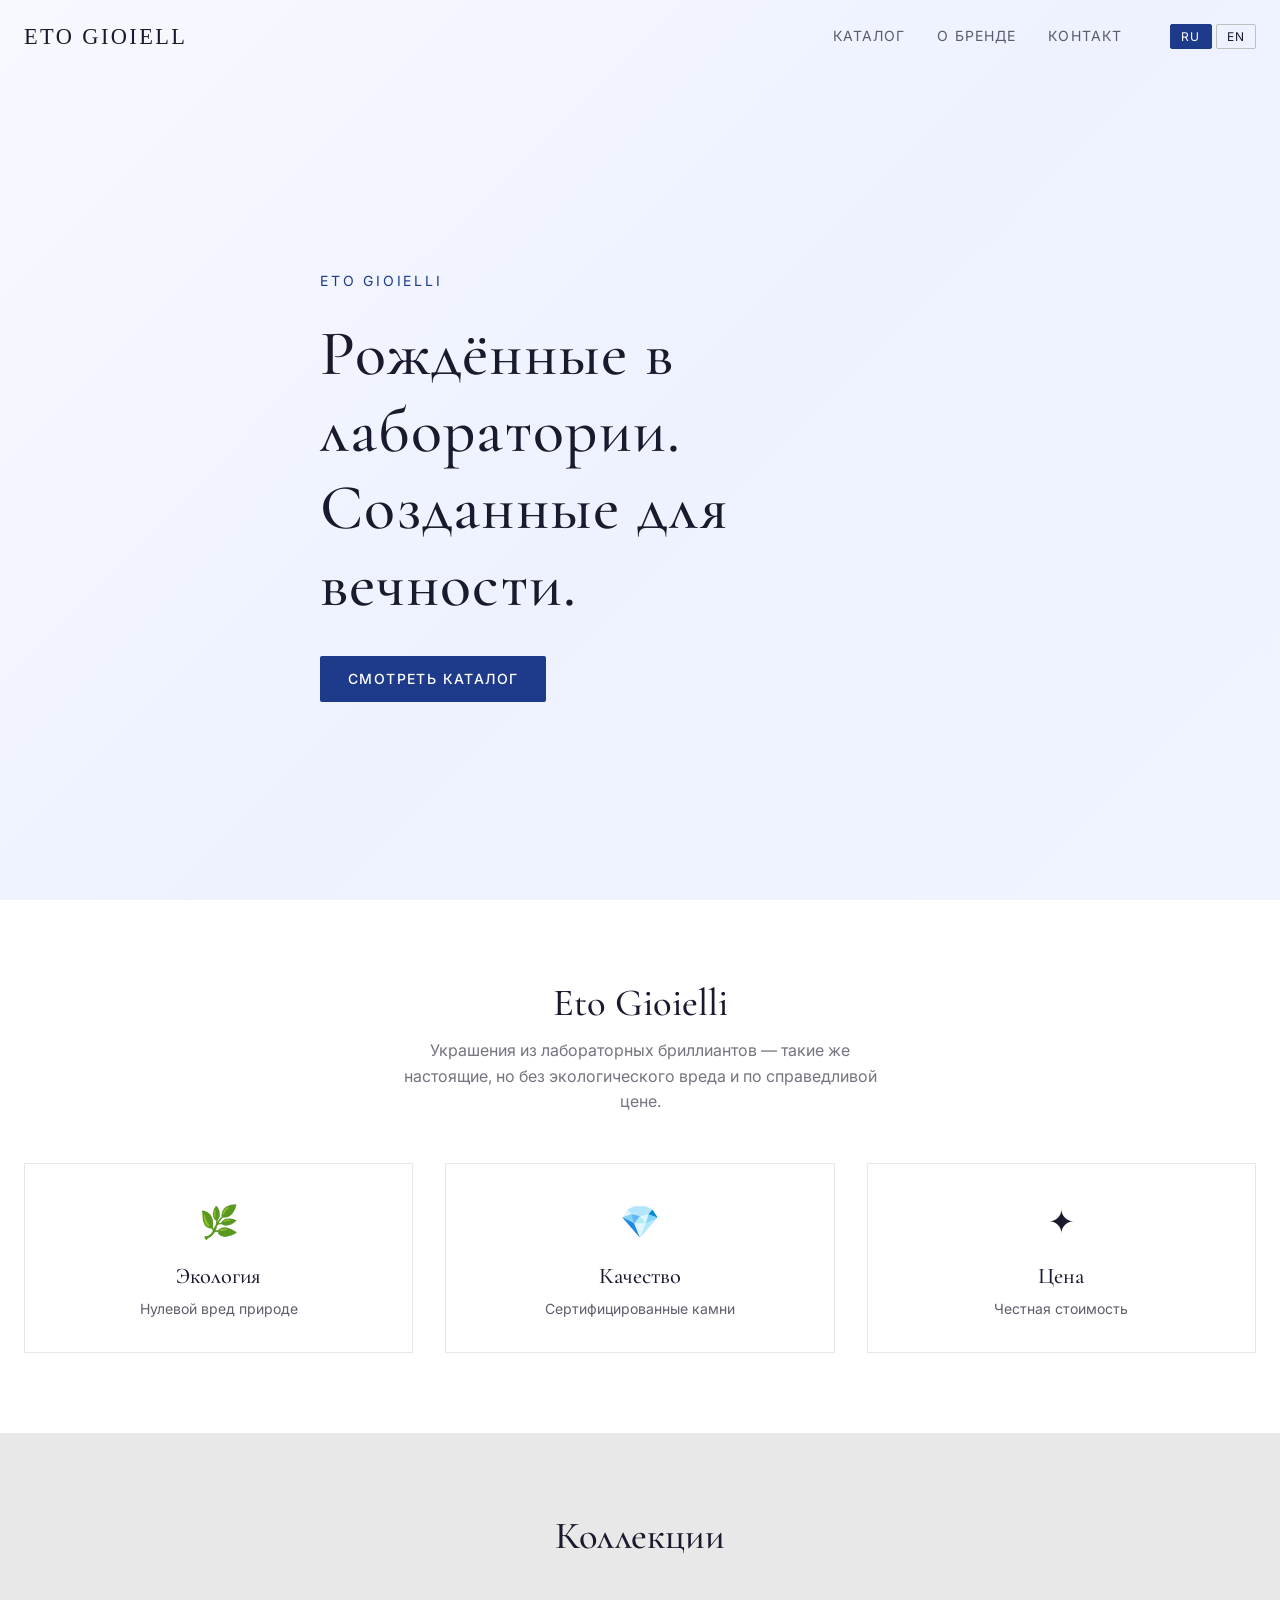
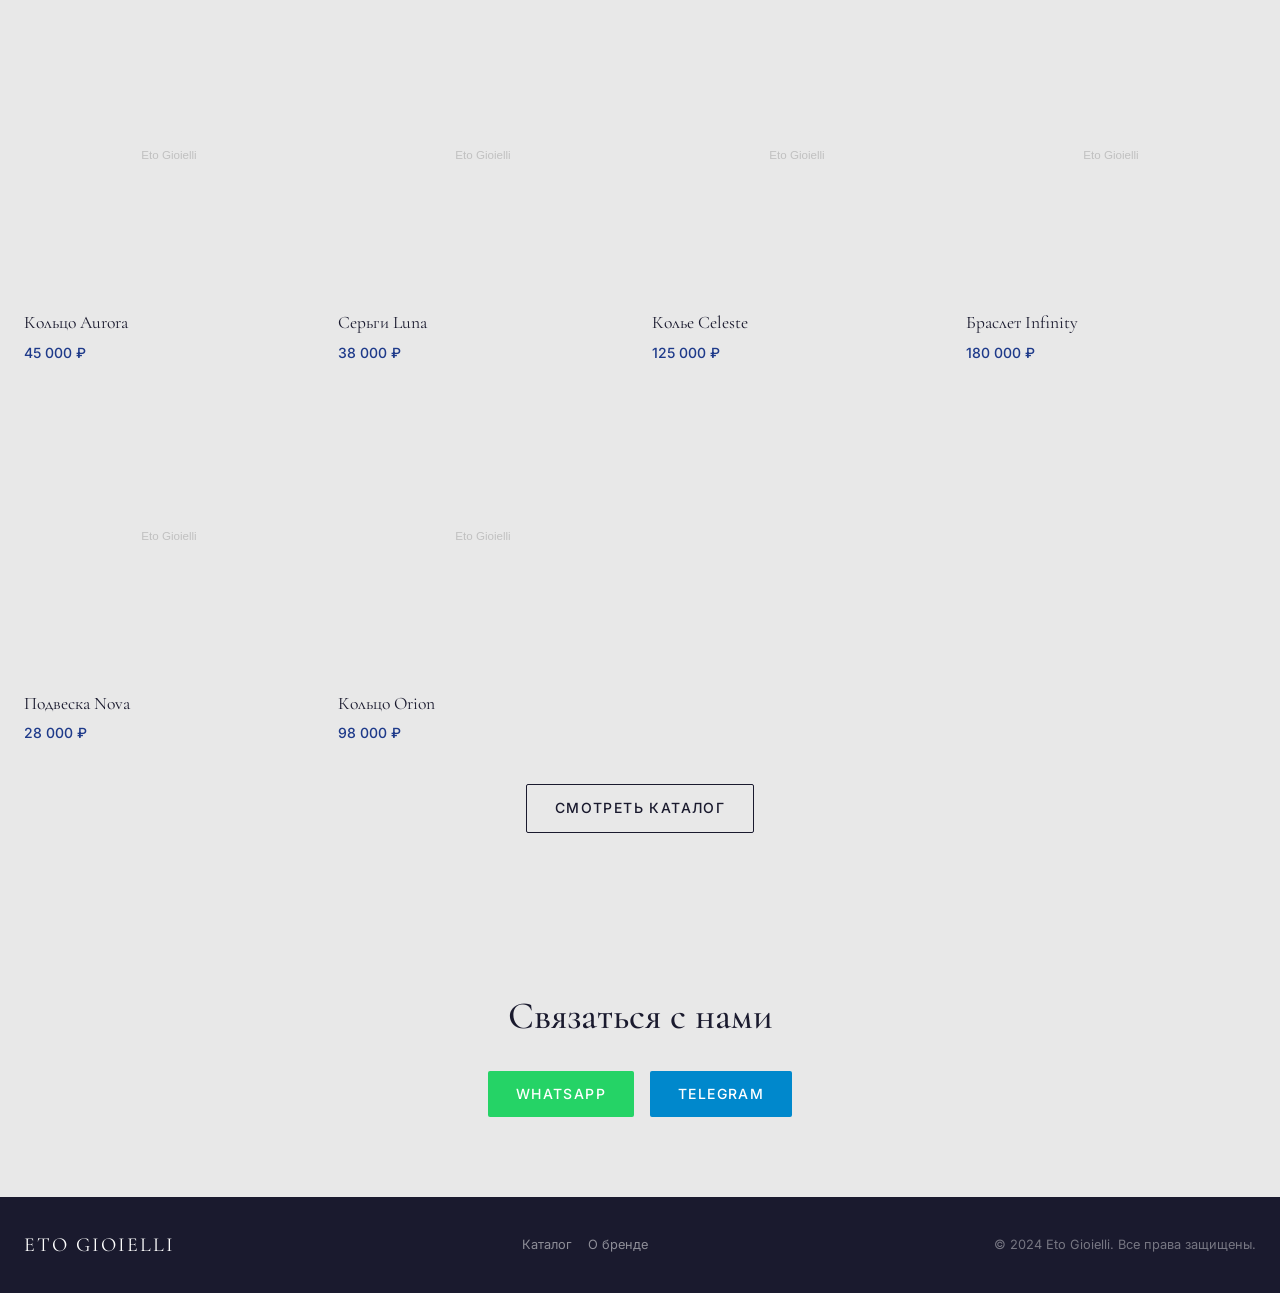
==== index.html @ 399541e0 "initial commit: all projects" ====
<!DOCTYPE html>
<html lang="ru">
<head>
  <meta charset="UTF-8">
  <meta name="viewport" content="width=device-width, initial-scale=1.0">
  <title>Eto Gioielli — Украшения из лабораторных бриллиантов</title>
  <link rel="stylesheet" href="css/style.css">
</head>
<body>

  <!-- Header -->
  <header class="header header--transparent" id="header">
    <div class="container">
      <a href="index.html" class="header__logo">
        <img src="assets/logo.svg" alt="Eto Gioielli" onerror="this.style.display='none';this.nextElementSibling.style.display='block'">
        <span style="display:none">ETO GIOIELLI</span>
      </a>
      <nav class="nav">
        <a href="catalog.html" data-i18n="nav_catalog">Каталог</a>
        <a href="about.html" data-i18n="nav_about">О бренде</a>
        <a href="#contact" data-i18n="nav_contact">Контакт</a>
        <div class="lang-switcher">
          <button class="lang-btn" data-lang="ru">RU</button>
          <button class="lang-btn" data-lang="en">EN</button>
        </div>
      </nav>
      <button class="burger" id="burger" aria-label="Menu">
        <span></span><span></span><span></span>
      </button>
    </div>
    <nav class="mobile-nav" id="mobileNav">
      <a href="catalog.html" data-i18n="nav_catalog">Каталог</a>
      <a href="about.html" data-i18n="nav_about">О бренде</a>
      <a href="#contact" data-i18n="nav_contact">Контакт</a>
      <div class="lang-switcher">
        <button class="lang-btn" data-lang="ru">RU</button>
        <button class="lang-btn" data-lang="en">EN</button>
      </div>
    </nav>
  </header>

  <!-- Hero -->
  <section class="hero">
    <div class="container">
      <div class="hero__content">
        <p class="hero__tagline">Eto Gioielli</p>
        <h1 data-i18n="hero_tagline">Рождённые в лаборатории. Созданные для вечности.</h1>
        <div class="hero__buttons">
          <a href="catalog.html" class="btn btn--primary" data-i18n="hero_btn">Смотреть каталог</a>
        </div>
      </div>
    </div>
  </section>

  <!-- About / Features -->
  <section class="section">
    <div class="container">
      <div class="section-title">
        <h2 data-i18n="about_title">Eto Gioielli</h2>
        <p data-i18n="about_text">Украшения из лабораторных бриллиантов — такие же настоящие, но без экологического вреда и по справедливой цене.</p>
      </div>
      <div class="features">
        <div class="feature">
          <div class="feature__icon">🌿</div>
          <h3 data-i18n="feat1_title">Экология</h3>
          <p data-i18n="feat1_text">Нулевой вред природе</p>
        </div>
        <div class="feature">
          <div class="feature__icon">💎</div>
          <h3 data-i18n="feat2_title">Качество</h3>
          <p data-i18n="feat2_text">Сертифицированные камни</p>
        </div>
        <div class="feature">
          <div class="feature__icon">✦</div>
          <h3 data-i18n="feat3_title">Цена</h3>
          <p data-i18n="feat3_text">Честная стоимость</p>
        </div>
      </div>
    </div>
  </section>

  <!-- Featured collections -->
  <section class="section" style="background: var(--silver-light);">
    <div class="container">
      <div class="section-title">
        <h2 data-i18n="featured_title">Коллекции</h2>
      </div>
      <div class="products-grid" id="featuredGrid"></div>
      <div style="text-align:center; margin-top: 40px;">
        <a href="catalog.html" class="btn btn--outline" data-i18n="hero_btn">Смотреть каталог</a>
      </div>
    </div>
  </section>

  <!-- Contact -->
  <section class="contact-block" id="contact">
    <div class="container">
      <h2 data-i18n="contact_title">Связаться с нами</h2>
      <div class="contact-buttons" id="contactButtons"></div>
    </div>
  </section>

  <!-- Footer -->
  <footer class="footer">
    <div class="container">
      <div class="footer__inner">
        <span class="footer__brand">ETO GIOIELLI</span>
        <div class="footer__links">
          <a href="catalog.html" data-i18n="nav_catalog">Каталог</a>
          <a href="about.html" data-i18n="nav_about">О бренде</a>
        </div>
        <span class="footer__rights" data-i18n="footer_rights">© 2024 Eto Gioielli. Все права защищены.</span>
      </div>
    </div>
  </footer>

  <script src="js/config.js"></script>
  <script src="js/i18n.js"></script>
  <script src="data/products.js"></script>
  <script>
    // Header scroll
    const header = document.getElementById('header');
    window.addEventListener('scroll', () => {
      header.classList.toggle('header--solid', window.scrollY > 60);
      header.classList.toggle('header--transparent', window.scrollY <= 60);
    });

    // Burger
    const burger = document.getElementById('burger');
    const mobileNav = document.getElementById('mobileNav');
    burger.addEventListener('click', () => mobileNav.classList.toggle('open'));

    // Featured products
    function formatPrice(p) { return p.toLocaleString('ru-RU') + ' ₽'; }
    function renderCard(product) {
      return `<a href="product.html?id=${product.id}" class="card">
        <div class="card__img"><img src="${product.images[0]}" alt="${product.name[getLang()]}" loading="lazy"></div>
        <div class="card__name">${product.name[getLang()]}</div>
        <div class="card__price">${formatPrice(product.price)}</div>
      </a>`;
    }
    const featured = window.PRODUCTS.filter(p => p.featured).slice(0, 6);
    document.getElementById('featuredGrid').innerHTML = featured.map(renderCard).join('');

    // Contact buttons
    document.getElementById('contactButtons').innerHTML = `
      <a href="https://wa.me/${CONFIG.contact.whatsapp.replace(/\D/g,'')}" class="btn btn--whatsapp" target="_blank" data-i18n="btn_whatsapp">WhatsApp</a>
      <a href="https://t.me/${CONFIG.contact.telegram.replace('@','')}" class="btn btn--telegram" target="_blank" data-i18n="btn_telegram">Telegram</a>
    `;
    applyTranslations(getLang());

    // Re-render on lang change (for card names)
    document.querySelectorAll('.lang-btn').forEach(btn => {
      btn.addEventListener('click', () => {
        featured.length && (document.getElementById('featuredGrid').innerHTML = featured.map(renderCard).join(''));
      });
    });
  </script>
</body>
</html>
---- css/style.css ----
@import url('https://fonts.googleapis.com/css2?family=Cormorant+Garamond:wght@400;500;600&family=Inter:wght@300;400;500&display=swap');

/* ── Design Tokens ── */
:root {
  --bg:         #FFFFFF;
  --text:       #1A1A2E;
  --accent:     #1E3A8A;
  --accent-hover: #2563EB;
  --silver:     #C0C0C0;
  --silver-light: #E8E8E8;
  --radius:     2px;
  --font-head:  'Cormorant Garamond', serif;
  --font-body:  'Inter', sans-serif;
  --max-w:      1280px;
  --header-h:   72px;
}

/* ── Reset ── */
*, *::before, *::after { box-sizing: border-box; margin: 0; padding: 0; }
html { scroll-behavior: smooth; }
body { font-family: var(--font-body); color: var(--text); background: var(--bg); font-size: 16px; line-height: 1.6; }
img { max-width: 100%; display: block; }
a { color: inherit; text-decoration: none; }
button { cursor: pointer; font-family: var(--font-body); }

/* ── Typography ── */
h1, h2, h3, h4 { font-family: var(--font-head); font-weight: 500; line-height: 1.2; }
h1 { font-size: clamp(2.5rem, 5vw, 4rem); letter-spacing: 0.02em; }
h2 { font-size: clamp(1.8rem, 3vw, 2.5rem); }
h3 { font-size: 1.4rem; }

/* ── Layout ── */
.container { max-width: var(--max-w); margin: 0 auto; padding: 0 24px; }
.section { padding: 80px 0; }

/* ── Header ── */
.header {
  position: fixed; top: 0; left: 0; right: 0; z-index: 100;
  height: var(--header-h); display: flex; align-items: center;
  transition: background 0.3s, box-shadow 0.3s;
}
.header--solid { background: var(--bg); box-shadow: 0 1px 0 var(--silver-light); }
.header--transparent { background: transparent; }
.header .container { display: flex; align-items: center; justify-content: space-between; width: 100%; }
.header__logo img { height: 32px; }
.header__logo span { font-family: var(--font-head); font-size: 1.5rem; letter-spacing: 3px; }
.nav { display: flex; align-items: center; gap: 32px; }
.nav a { font-size: 0.875rem; letter-spacing: 0.08em; text-transform: uppercase; opacity: 0.7; transition: opacity 0.2s; }
.nav a:hover { opacity: 1; }
.lang-switcher { display: flex; gap: 4px; margin-left: 16px; }
.lang-btn {
  background: none; border: 1px solid var(--silver); padding: 4px 10px;
  font-size: 0.75rem; letter-spacing: 0.1em; text-transform: uppercase;
  border-radius: var(--radius); transition: all 0.2s; color: var(--text);
}
.lang-btn.active { background: var(--accent); border-color: var(--accent); color: #fff; }
.lang-btn:hover:not(.active) { border-color: var(--accent); color: var(--accent); }

/* ── Burger (mobile) ── */
.burger { display: none; flex-direction: column; gap: 5px; background: none; border: none; padding: 4px; }
.burger span { display: block; width: 24px; height: 2px; background: var(--text); transition: all 0.3s; }
.mobile-nav { display: none; }

/* ── Buttons ── */
.btn {
  display: inline-flex; align-items: center; gap: 8px;
  padding: 12px 28px; font-size: 0.875rem; letter-spacing: 0.1em; text-transform: uppercase;
  border-radius: var(--radius); border: none; transition: all 0.2s; font-weight: 500;
}
.btn--primary { background: var(--accent); color: #fff; }
.btn--primary:hover { background: var(--accent-hover); }
.btn--outline { background: transparent; color: var(--text); border: 1px solid var(--text); }
.btn--outline:hover { background: var(--text); color: #fff; }
.btn--whatsapp { background: #25D366; color: #fff; }
.btn--whatsapp:hover { background: #1EBE5C; }
.btn--telegram { background: #0088CC; color: #fff; }
.btn--telegram:hover { background: #0070A8; }

/* ── Hero ── */
.hero {
  min-height: 100vh; display: flex; align-items: center;
  background: linear-gradient(135deg, #f8f9ff 0%, #eef2ff 50%, #f0f4ff 100%);
  padding-top: var(--header-h);
}
.hero__content { max-width: 640px; }
.hero__tagline { font-size: 0.875rem; letter-spacing: 0.2em; text-transform: uppercase; color: var(--accent); margin-bottom: 24px; }
.hero h1 { margin-bottom: 32px; }
.hero__buttons { display: flex; gap: 16px; flex-wrap: wrap; }

/* ── Features ── */
.features { display: grid; grid-template-columns: repeat(3, 1fr); gap: 32px; margin-top: 48px; }
.feature { text-align: center; padding: 32px 24px; border: 1px solid var(--silver-light); }
.feature__icon { font-size: 2rem; margin-bottom: 16px; }
.feature h3 { margin-bottom: 8px; }
.feature p { font-size: 0.875rem; opacity: 0.7; }

/* ── Product Card ── */
.products-grid { display: grid; grid-template-columns: repeat(4, 1fr); gap: 24px; }
.card { display: block; }
.card__img { aspect-ratio: 1; overflow: hidden; background: var(--silver-light); margin-bottom: 12px; }
.card__img img { width: 100%; height: 100%; object-fit: cover; transition: transform 0.4s ease; }
.card:hover .card__img img { transform: scale(1.05); }
.card__name { font-family: var(--font-head); font-size: 1.1rem; margin-bottom: 4px; }
.card__price { font-size: 0.875rem; color: var(--accent); font-weight: 500; }

/* ── Section titles ── */
.section-title { text-align: center; margin-bottom: 48px; }
.section-title h2 { margin-bottom: 12px; }
.section-title p { opacity: 0.6; max-width: 480px; margin: 0 auto; }

/* ── Contact block ── */
.contact-block { text-align: center; padding: 80px 0; background: var(--silver-light); }
.contact-block h2 { margin-bottom: 32px; }
.contact-buttons { display: flex; justify-content: center; gap: 16px; flex-wrap: wrap; }

/* ── Catalog filters ── */
.catalog-header { display: flex; align-items: center; justify-content: space-between; margin-bottom: 32px; flex-wrap: wrap; gap: 16px; }
.catalog-count { font-size: 0.875rem; opacity: 0.6; }
.search-bar { position: relative; }
.search-bar input {
  width: 320px; padding: 10px 16px 10px 40px;
  border: 1px solid var(--silver); border-radius: var(--radius);
  font-family: var(--font-body); font-size: 0.875rem; outline: none;
  transition: border-color 0.2s;
}
.search-bar input:focus { border-color: var(--accent); }
.search-bar__icon { position: absolute; left: 12px; top: 50%; transform: translateY(-50%); opacity: 0.4; pointer-events: none; }
.filters { display: flex; gap: 12px; margin-bottom: 24px; flex-wrap: wrap; align-items: center; }
.filter-tags { display: flex; gap: 8px; flex-wrap: wrap; }
.tag {
  padding: 6px 16px; border: 1px solid var(--silver);
  border-radius: var(--radius); font-size: 0.8rem; letter-spacing: 0.05em;
  background: none; color: var(--text); transition: all 0.2s; cursor: pointer;
}
.tag.active { background: var(--accent); border-color: var(--accent); color: #fff; }
.tag:hover:not(.active) { border-color: var(--accent); color: var(--accent); }
.filter-group { display: flex; align-items: center; gap: 8px; font-size: 0.875rem; }
.filter-group label { opacity: 0.6; white-space: nowrap; }
.filter-group input[type="range"] { width: 100px; accent-color: var(--accent); }
.filter-group select {
  padding: 6px 12px; border: 1px solid var(--silver); border-radius: var(--radius);
  font-family: var(--font-body); font-size: 0.8rem; outline: none; background: var(--bg);
}
.filter-value { font-size: 0.8rem; min-width: 48px; }

/* ── Pagination ── */
.pagination { display: flex; align-items: center; justify-content: center; gap: 8px; margin-top: 48px; }
.page-btn {
  width: 36px; height: 36px; display: flex; align-items: center; justify-content: center;
  border: 1px solid var(--silver); border-radius: var(--radius);
  background: none; font-size: 0.875rem; transition: all 0.2s; cursor: pointer;
}
.page-btn.active { background: var(--accent); border-color: var(--accent); color: #fff; }
.page-btn:hover:not(.active):not(:disabled) { border-color: var(--accent); color: var(--accent); }
.page-btn:disabled { opacity: 0.3; cursor: default; }
.page-nav { padding: 0 12px; }

/* ── Product page ── */
.product-layout { display: grid; grid-template-columns: 1fr 1fr; gap: 64px; align-items: start; padding-top: calc(var(--header-h) + 40px); }
.gallery__main { aspect-ratio: 1; overflow: hidden; background: var(--silver-light); margin-bottom: 12px; }
.gallery__main img { width: 100%; height: 100%; object-fit: cover; }
.gallery__thumbs { display: flex; gap: 8px; }
.gallery__thumb {
  width: 72px; height: 72px; object-fit: cover; cursor: pointer;
  border: 2px solid transparent; transition: border-color 0.2s;
}
.gallery__thumb.active { border-color: var(--accent); }
.product-info { position: sticky; top: calc(var(--header-h) + 40px); }
.product-article { font-size: 0.75rem; letter-spacing: 0.15em; opacity: 0.4; text-transform: uppercase; margin-bottom: 8px; }
.product-info h1 { font-size: clamp(1.8rem, 3vw, 2.5rem); margin-bottom: 16px; }
.product-price { font-size: 1.5rem; color: var(--accent); font-weight: 500; margin-bottom: 32px; }
.specs-table { width: 100%; border-collapse: collapse; margin-bottom: 32px; }
.specs-table tr { border-bottom: 1px solid var(--silver-light); }
.specs-table td { padding: 10px 0; font-size: 0.875rem; }
.specs-table td:first-child { opacity: 0.5; width: 40%; }
.product-description { font-size: 0.9375rem; opacity: 0.7; line-height: 1.7; margin-bottom: 32px; }
.product-actions { display: flex; gap: 12px; flex-wrap: wrap; }

/* ── Similar ── */
.similar { padding: 64px 0; }

/* ── About ── */
.about-hero { padding: calc(var(--header-h) + 80px) 0 80px; }
.about-content { max-width: 720px; }
.about-content h1 { margin-bottom: 32px; }
.about-content p { font-size: 1rem; opacity: 0.75; line-height: 1.8; margin-bottom: 24px; }
.why-lab { background: var(--silver-light); padding: 80px 0; }
.why-lab h2 { margin-bottom: 48px; }
.why-grid { display: grid; grid-template-columns: repeat(3, 1fr); gap: 32px; }
.why-item h3 { margin-bottom: 12px; font-size: 1.1rem; }
.why-item p { font-size: 0.875rem; opacity: 0.7; line-height: 1.7; }

/* ── Footer ── */
.footer { background: var(--text); color: #fff; padding: 32px 0; }
.footer__inner { display: flex; align-items: center; justify-content: space-between; flex-wrap: wrap; gap: 16px; }
.footer__brand { font-family: var(--font-head); font-size: 1.25rem; letter-spacing: 2px; }
.footer__rights { font-size: 0.8rem; opacity: 0.4; }
.footer__links { display: flex; gap: 16px; }
.footer__links a { font-size: 0.8rem; opacity: 0.5; transition: opacity 0.2s; }
.footer__links a:hover { opacity: 1; }

/* ── Responsive ── */
@media (max-width: 1024px) {
  .products-grid { grid-template-columns: repeat(3, 1fr); }
}
@media (max-width: 768px) {
  .nav { display: none; }
  .burger { display: flex; }
  .mobile-nav.open { display: flex; flex-direction: column; gap: 24px; position: fixed; top: var(--header-h); left: 0; right: 0; background: var(--bg); padding: 32px 24px; box-shadow: 0 4px 20px rgba(0,0,0,0.1); z-index: 99; }
  .mobile-nav a { font-size: 1.1rem; letter-spacing: 0.05em; }
  .products-grid { grid-template-columns: repeat(2, 1fr); gap: 16px; }
  .features { grid-template-columns: 1fr; }
  .product-layout { grid-template-columns: 1fr; gap: 32px; }
  .product-info { position: static; }
  .search-bar input { width: 100%; }
  .catalog-header { flex-direction: column; align-items: flex-start; }
  .why-grid { grid-template-columns: 1fr; }
  .footer__inner { flex-direction: column; text-align: center; }
}
@media (max-width: 480px) {
  .products-grid { grid-template-columns: repeat(2, 1fr); gap: 12px; }
  .section { padding: 48px 0; }
}
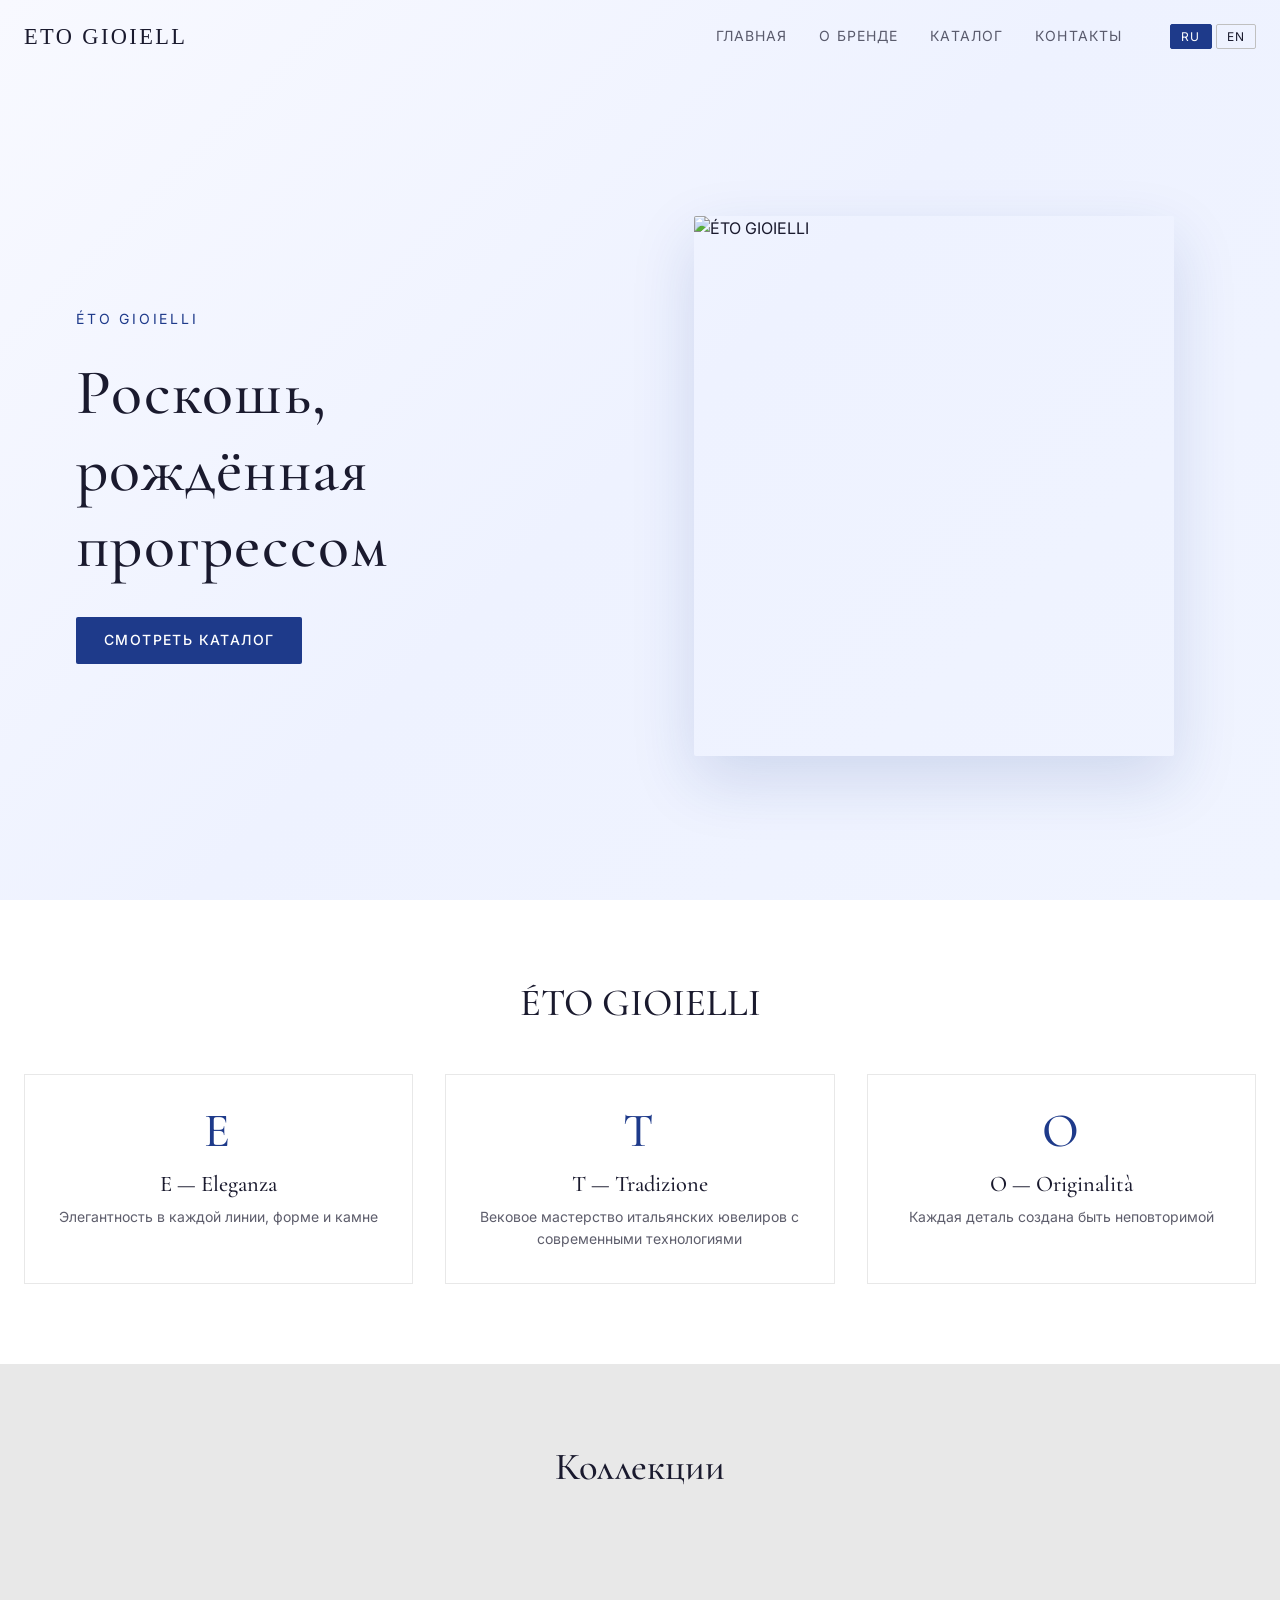
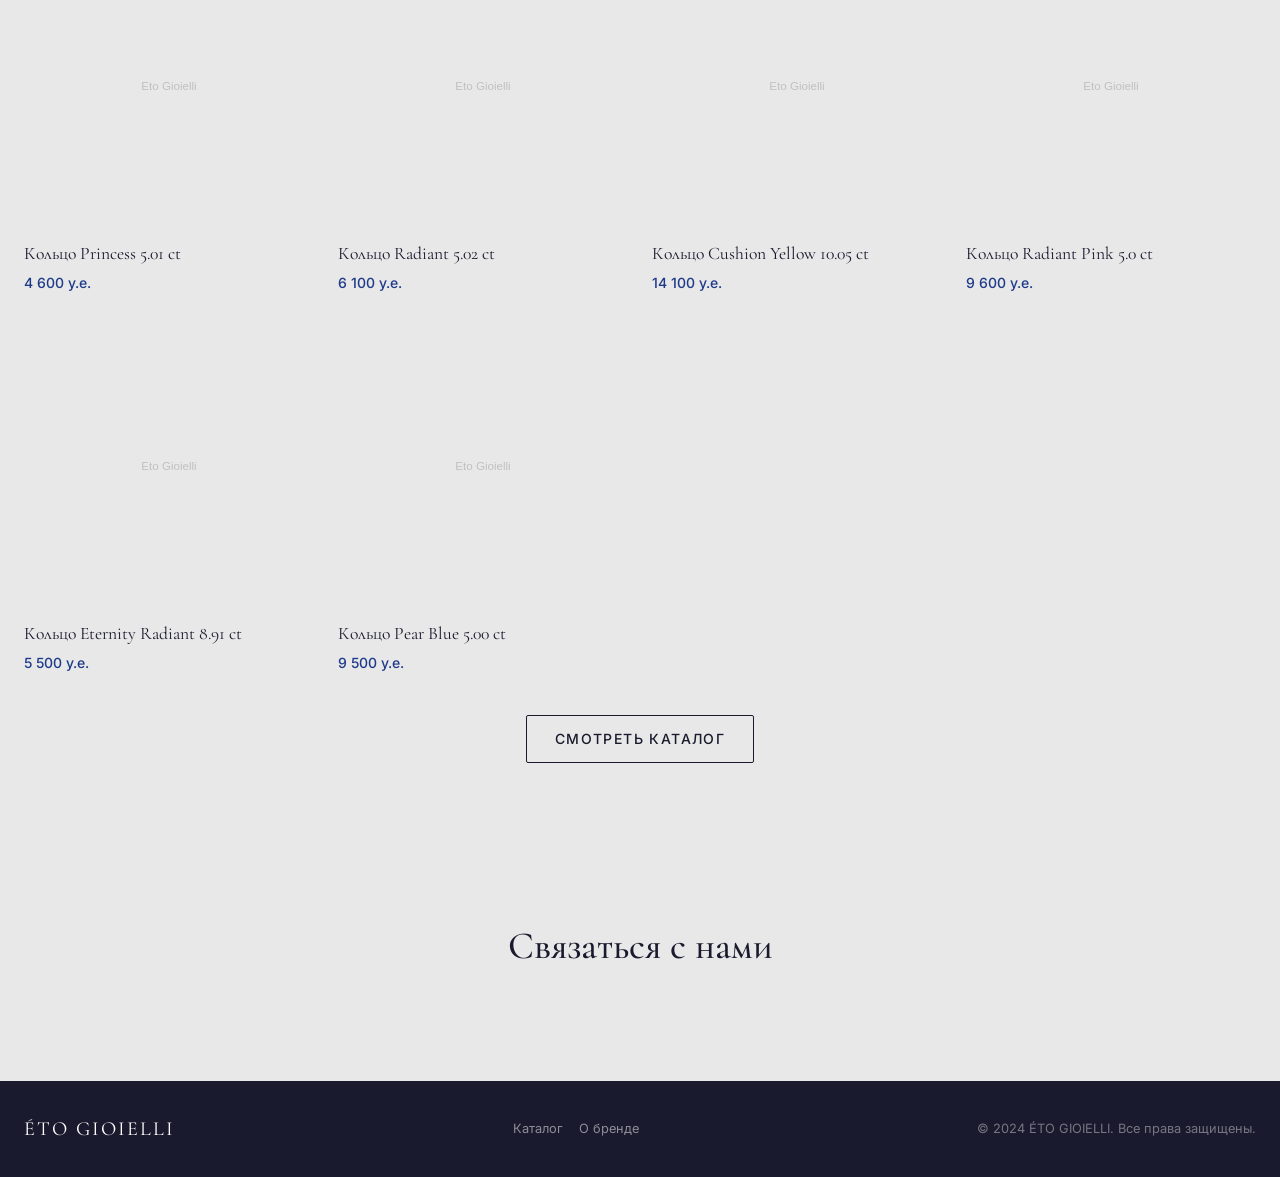
==== commit 72af3729: "feat: nav redesign - add Home first, О бренде, Каталог, Контакты; create contact page; move brand ph" ====
--- a/index.html
+++ b/index.html
@@ -3,7 +3,7 @@
 <head>
   <meta charset="UTF-8">
   <meta name="viewport" content="width=device-width, initial-scale=1.0">
-  <title>Eto Gioielli — Украшения из лабораторных бриллиантов</title>
+  <title>ÉTO GIOIELLI — Украшения из лабораторных бриллиантов</title>
   <link rel="stylesheet" href="css/style.css">
 </head>
 <body>
@@ -12,13 +12,14 @@
   <header class="header header--transparent" id="header">
     <div class="container">
       <a href="index.html" class="header__logo">
-        <img src="assets/logo.svg" alt="Eto Gioielli" onerror="this.style.display='none';this.nextElementSibling.style.display='block'">
-        <span style="display:none">ETO GIOIELLI</span>
+        <img src="assets/logo.svg" alt="ÉTO GIOIELLI" onerror="this.style.display='none';this.nextElementSibling.style.display='block'">
+        <span style="display:none">ÉTO GIOIELLI</span>
       </a>
       <nav class="nav">
+        <a href="index.html" data-i18n="nav_home">Главная</a>
+        <a href="about.html" data-i18n="nav_about">О бренде</a>
         <a href="catalog.html" data-i18n="nav_catalog">Каталог</a>
-        <a href="about.html" data-i18n="nav_about">О бренде</a>
-        <a href="#contact" data-i18n="nav_contact">Контакт</a>
+        <a href="contact.html" data-i18n="nav_contacts">Контакты</a>
         <div class="lang-switcher">
           <button class="lang-btn" data-lang="ru">RU</button>
           <button class="lang-btn" data-lang="en">EN</button>
@@ -29,9 +30,10 @@
       </button>
     </div>
     <nav class="mobile-nav" id="mobileNav">
+      <a href="index.html" data-i18n="nav_home">Главная</a>
+      <a href="about.html" data-i18n="nav_about">О бренде</a>
       <a href="catalog.html" data-i18n="nav_catalog">Каталог</a>
-      <a href="about.html" data-i18n="nav_about">О бренде</a>
-      <a href="#contact" data-i18n="nav_contact">Контакт</a>
+      <a href="contact.html" data-i18n="nav_contacts">Контакты</a>
       <div class="lang-switcher">
         <button class="lang-btn" data-lang="ru">RU</button>
         <button class="lang-btn" data-lang="en">EN</button>
@@ -42,11 +44,16 @@
   <!-- Hero -->
   <section class="hero">
     <div class="container">
-      <div class="hero__content">
-        <p class="hero__tagline">Eto Gioielli</p>
-        <h1 data-i18n="hero_tagline">Рождённые в лаборатории. Созданные для вечности.</h1>
-        <div class="hero__buttons">
-          <a href="catalog.html" class="btn btn--primary" data-i18n="hero_btn">Смотреть каталог</a>
+      <div class="hero__split">
+        <div class="hero__content">
+          <p class="hero__tagline">ÉTO GIOIELLI</p>
+          <h1 data-i18n="hero_tagline">Роскошь, рождённая прогрессом</h1>
+          <div class="hero__buttons">
+            <a href="catalog.html" class="btn btn--primary" data-i18n="hero_btn">Смотреть каталог</a>
+          </div>
+        </div>
+        <div class="hero__image">
+          <img src="assets/hero-photo.jpg" alt="ÉTO GIOIELLI">
         </div>
       </div>
     </div>
@@ -56,24 +63,23 @@
   <section class="section">
     <div class="container">
       <div class="section-title">
-        <h2 data-i18n="about_title">Eto Gioielli</h2>
-        <p data-i18n="about_text">Украшения из лабораторных бриллиантов — такие же настоящие, но без экологического вреда и по справедливой цене.</p>
+        <h2 data-i18n="about_title">ÉTO GIOIELLI</h2>
       </div>
       <div class="features">
         <div class="feature">
-          <div class="feature__icon">🌿</div>
-          <h3 data-i18n="feat1_title">Экология</h3>
-          <p data-i18n="feat1_text">Нулевой вред природе</p>
+          <div class="feature__icon">E</div>
+          <h3 data-i18n="feat1_title">E — Eleganza</h3>
+          <p data-i18n="feat1_text">Элегантность в каждой линии, форме и камне</p>
         </div>
         <div class="feature">
-          <div class="feature__icon">💎</div>
-          <h3 data-i18n="feat2_title">Качество</h3>
-          <p data-i18n="feat2_text">Сертифицированные камни</p>
+          <div class="feature__icon">T</div>
+          <h3 data-i18n="feat2_title">T — Tradizione</h3>
+          <p data-i18n="feat2_text">Вековое мастерство итальянских ювелиров с современными технологиями</p>
         </div>
         <div class="feature">
-          <div class="feature__icon">✦</div>
-          <h3 data-i18n="feat3_title">Цена</h3>
-          <p data-i18n="feat3_text">Честная стоимость</p>
+          <div class="feature__icon">O</div>
+          <h3 data-i18n="feat3_title">O — Originalità</h3>
+          <p data-i18n="feat3_text">Каждая деталь создана быть неповторимой</p>
         </div>
       </div>
     </div>
@@ -104,12 +110,12 @@
   <footer class="footer">
     <div class="container">
       <div class="footer__inner">
-        <span class="footer__brand">ETO GIOIELLI</span>
+        <span class="footer__brand">ÉTO GIOIELLI</span>
         <div class="footer__links">
           <a href="catalog.html" data-i18n="nav_catalog">Каталог</a>
           <a href="about.html" data-i18n="nav_about">О бренде</a>
         </div>
-        <span class="footer__rights" data-i18n="footer_rights">© 2024 Eto Gioielli. Все права защищены.</span>
+        <span class="footer__rights" data-i18n="footer_rights">© 2024 ÉTO GIOIELLI. Все права защищены.</span>
       </div>
     </div>
   </footer>
@@ -131,7 +137,7 @@
     burger.addEventListener('click', () => mobileNav.classList.toggle('open'));
 
     // Featured products
-    function formatPrice(p) { return p.toLocaleString('ru-RU') + ' ₽'; }
+    function formatPrice(p) { return p.toLocaleString('ru-RU') + ' у.е.'; }
     function renderCard(product) {
       return `<a href="product.html?id=${product.id}" class="card">
         <div class="card__img"><img src="${product.images[0]}" alt="${product.name[getLang()]}" loading="lazy"></div>
@@ -144,6 +150,7 @@
 
     // Contact buttons
     document.getElementById('contactButtons').innerHTML = `
+      <p class="contact-info">${CONFIG.contact.city} &nbsp;·&nbsp; <a href="tel:${CONFIG.contact.phone.replace(/\s/g,'')}">${CONFIG.contact.phone}</a></p>
       <a href="https://wa.me/${CONFIG.contact.whatsapp.replace(/\D/g,'')}" class="btn btn--whatsapp" target="_blank" data-i18n="btn_whatsapp">WhatsApp</a>
       <a href="https://t.me/${CONFIG.contact.telegram.replace('@','')}" class="btn btn--telegram" target="_blank" data-i18n="btn_telegram">Telegram</a>
     `;
--- a/css/style.css
+++ b/css/style.css
@@ -39,11 +39,21 @@
   height: var(--header-h); display: flex; align-items: center;
   transition: background 0.3s, box-shadow 0.3s;
 }
-.header--solid { background: var(--bg); box-shadow: 0 1px 0 var(--silver-light); }
+.header--solid { background: var(--accent); box-shadow: 0 2px 16px rgba(30,58,138,0.18); }
+.header--solid .nav a { color: #fff; opacity: 0.85; }
+.header--solid .nav a:hover { opacity: 1; }
+.header--solid .header__logo span { color: #fff; }
+.header--solid .lang-btn { border-color: rgba(255,255,255,0.4); color: #fff; }
+.header--solid .lang-btn.active { background: #fff; color: var(--accent); border-color: #fff; }
+.header--solid .lang-btn:hover:not(.active) { border-color: #fff; color: #fff; opacity: 0.8; }
+.header--solid .burger span { background: #fff; }
 .header--transparent { background: transparent; }
 .header .container { display: flex; align-items: center; justify-content: space-between; width: 100%; }
+.header__logo { color: var(--text); }
 .header__logo img { height: 32px; }
-.header__logo span { font-family: var(--font-head); font-size: 1.5rem; letter-spacing: 3px; }
+.header__logo span { font-family: var(--font-head); font-size: 1.25rem; letter-spacing: 2px; white-space: nowrap; }
+.header--solid .header__logo { color: #fff; }
+.header--transparent .header__logo { color: var(--text); }
 .nav { display: flex; align-items: center; gap: 32px; }
 .nav a { font-size: 0.875rem; letter-spacing: 0.08em; text-transform: uppercase; opacity: 0.7; transition: opacity 0.2s; }
 .nav a:hover { opacity: 1; }
@@ -81,18 +91,39 @@
   min-height: 100vh; display: flex; align-items: center;
   background: linear-gradient(135deg, #f8f9ff 0%, #eef2ff 50%, #f0f4ff 100%);
   padding-top: var(--header-h);
-}
-.hero__content { max-width: 640px; }
+  overflow: hidden;
+}
+.hero__split {
+  display: grid; grid-template-columns: 1fr 1fr; gap: 48px; align-items: center; width: 100%;
+}
+.hero__content { max-width: 540px; }
 .hero__tagline { font-size: 0.875rem; letter-spacing: 0.2em; text-transform: uppercase; color: var(--accent); margin-bottom: 24px; }
 .hero h1 { margin-bottom: 32px; }
 .hero__buttons { display: flex; gap: 16px; flex-wrap: wrap; }
+.hero__image { display: flex; justify-content: center; align-items: center; }
+.hero__image img {
+  width: 100%; max-width: 480px; height: 540px;
+  object-fit: cover; border-radius: var(--radius);
+  box-shadow: 0 24px 64px rgba(30, 58, 138, 0.15);
+}
+
+/* ── Brand photo ── */
+.brand-photo-wrap { margin: 40px auto; text-align: center; }
+.brand-photo { max-height: 700px; width: auto; max-width: 100%; margin: 0 auto; border-radius: var(--radius); }
 
 /* ── Features ── */
 .features { display: grid; grid-template-columns: repeat(3, 1fr); gap: 32px; margin-top: 48px; }
 .feature { text-align: center; padding: 32px 24px; border: 1px solid var(--silver-light); }
-.feature__icon { font-size: 2rem; margin-bottom: 16px; }
+.feature__icon {
+  font-family: var(--font-head); font-size: 3rem; font-weight: 500;
+  color: var(--accent); margin-bottom: 16px; letter-spacing: 0.05em; line-height: 1;
+}
 .feature h3 { margin-bottom: 8px; }
 .feature p { font-size: 0.875rem; opacity: 0.7; }
+
+/* ── Contact info ── */
+.contact-info { font-size: 0.9375rem; opacity: 0.75; margin-bottom: 24px; }
+.contact-info a { color: var(--accent); text-decoration: underline; }
 
 /* ── Product Card ── */
 .products-grid { display: grid; grid-template-columns: repeat(4, 1fr); gap: 24px; }
@@ -102,6 +133,15 @@
 .card:hover .card__img img { transform: scale(1.05); }
 .card__name { font-family: var(--font-head); font-size: 1.1rem; margin-bottom: 4px; }
 .card__price { font-size: 0.875rem; color: var(--accent); font-weight: 500; }
+.card__price-wrap { display: flex; align-items: baseline; gap: 8px; flex-wrap: wrap; }
+.card__price-promo { font-size: 1rem; color: #27ae60; font-weight: 700; }
+.card__price-old { font-size: 0.75rem; color: #999; text-decoration: line-through; }
+
+/* ── Product page dual price ── */
+.price-wrap { display: flex; align-items: center; gap: 12px; flex-wrap: wrap; margin-bottom: 4px; }
+.price-promo { font-size: 1.6rem; color: #27ae60; font-weight: 700; font-family: var(--font-head); }
+.price-old { font-size: 1rem; color: #999; text-decoration: line-through; }
+.price-badge { background: #27ae60; color: #fff; font-size: 0.65rem; font-weight: 700; letter-spacing: 0.08em; padding: 3px 8px; border-radius: 3px; text-transform: uppercase; }
 
 /* ── Section titles ── */
 .section-title { text-align: center; margin-bottom: 48px; }
@@ -165,6 +205,11 @@
   border: 2px solid transparent; transition: border-color 0.2s;
 }
 .gallery__thumb.active { border-color: var(--accent); }
+.gallery__thumb--video {
+  display: flex; align-items: center; justify-content: center;
+  background: var(--accent); color: #fff; font-size: 1.2rem;
+  cursor: pointer; border-radius: var(--radius);
+}
 .product-info { position: sticky; top: calc(var(--header-h) + 40px); }
 .product-article { font-size: 0.75rem; letter-spacing: 0.15em; opacity: 0.4; text-transform: uppercase; margin-bottom: 8px; }
 .product-info h1 { font-size: clamp(1.8rem, 3vw, 2.5rem); margin-bottom: 16px; }
@@ -216,6 +261,9 @@
   .catalog-header { flex-direction: column; align-items: flex-start; }
   .why-grid { grid-template-columns: 1fr; }
   .footer__inner { flex-direction: column; text-align: center; }
+  .hero__split { grid-template-columns: 1fr; }
+  .hero__image { order: -1; }
+  .hero__image img { height: 320px; max-width: 100%; }
 }
 @media (max-width: 480px) {
   .products-grid { grid-template-columns: repeat(2, 1fr); gap: 12px; }
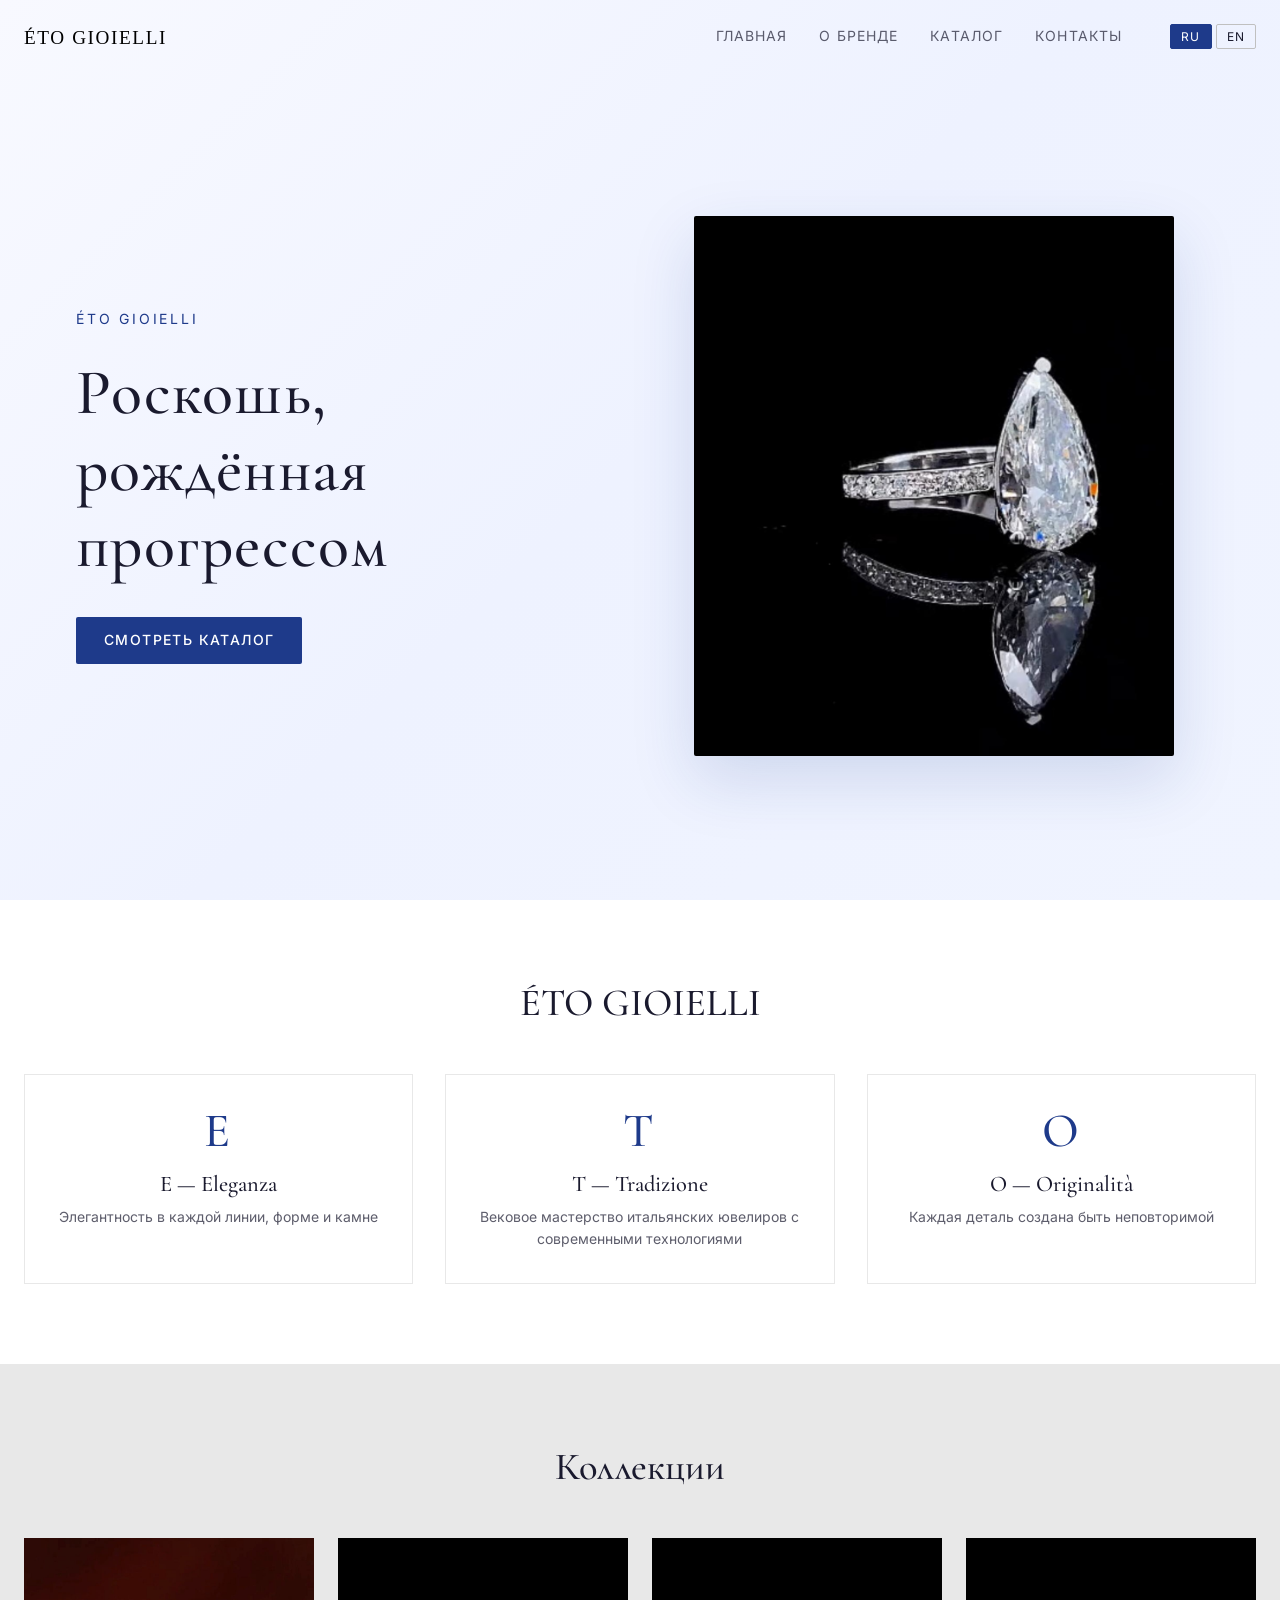
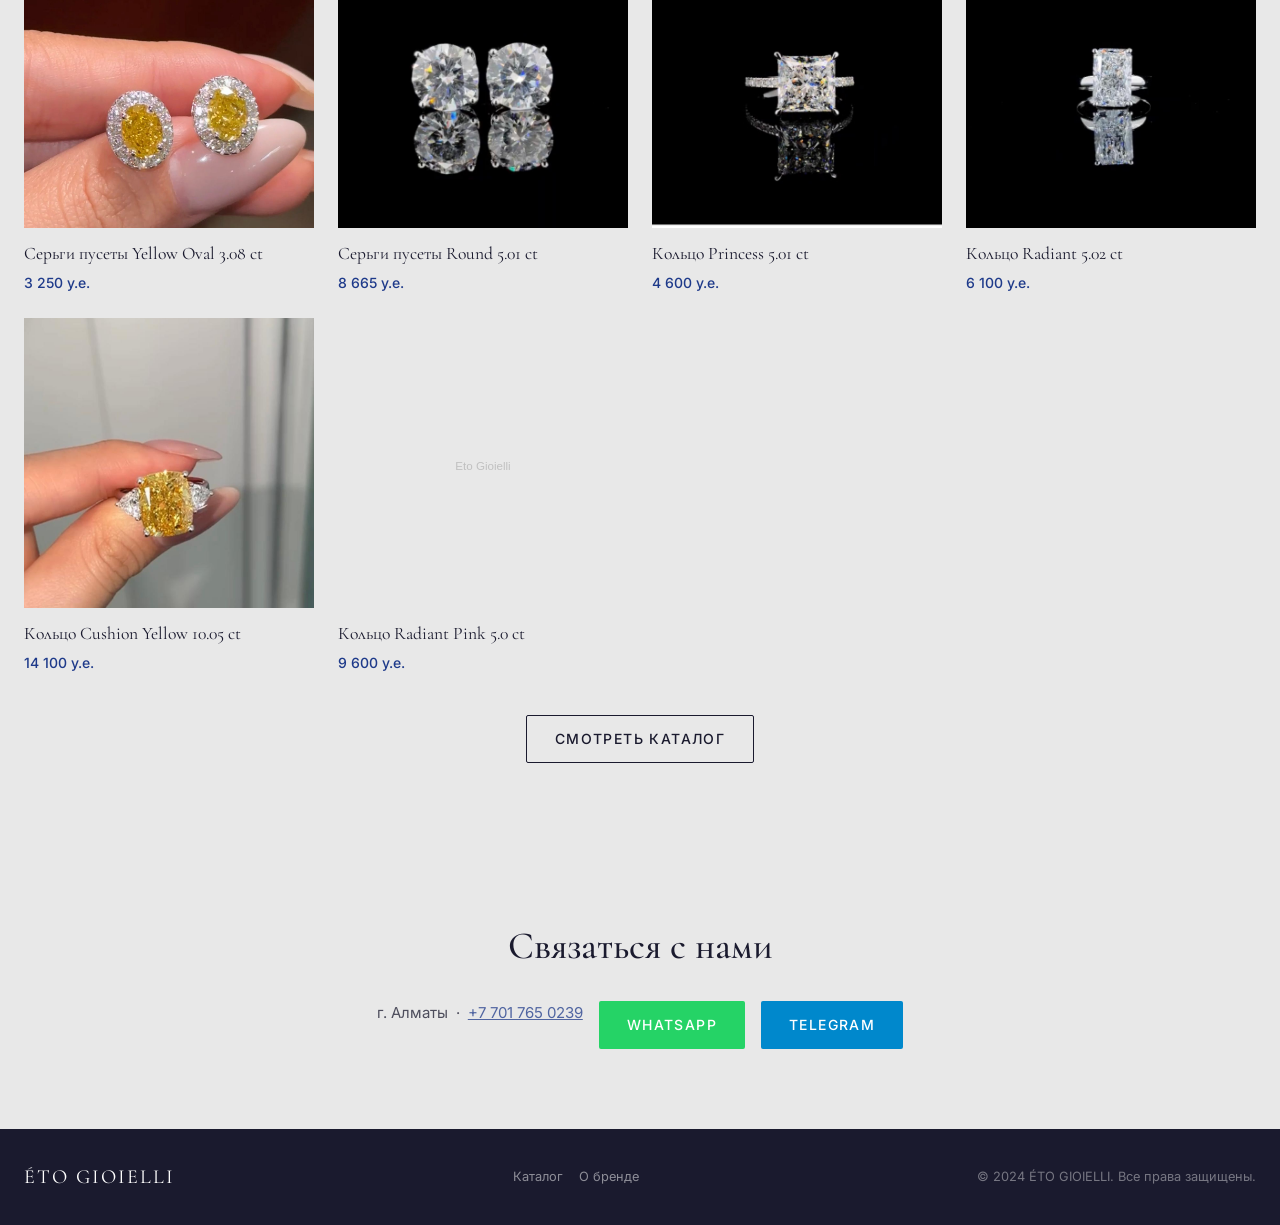
==== commit 2f674b9d: "feat: replace hero photo with video on main page" ====
--- a/index.html
+++ b/index.html
@@ -53,7 +53,7 @@
           </div>
         </div>
         <div class="hero__image">
-          <img src="assets/hero-photo.jpg" alt="ÉTO GIOIELLI">
+          <video src="assets/hero-video.mp4" autoplay muted loop playsinline poster="assets/hero-photo.jpg"></video>
         </div>
       </div>
     </div>
--- a/css/style.css
+++ b/css/style.css
@@ -101,7 +101,7 @@
 .hero h1 { margin-bottom: 32px; }
 .hero__buttons { display: flex; gap: 16px; flex-wrap: wrap; }
 .hero__image { display: flex; justify-content: center; align-items: center; }
-.hero__image img {
+.hero__image img, .hero__image video {
   width: 100%; max-width: 480px; height: 540px;
   object-fit: cover; border-radius: var(--radius);
   box-shadow: 0 24px 64px rgba(30, 58, 138, 0.15);
@@ -136,6 +136,7 @@
 .card__price-wrap { display: flex; align-items: baseline; gap: 8px; flex-wrap: wrap; }
 .card__price-promo { font-size: 1rem; color: #27ae60; font-weight: 700; }
 .card__price-old { font-size: 0.75rem; color: #999; text-decoration: line-through; }
+.card__code { font-size: 0.65rem; color: #aaa; margin-top: 4px; line-height: 1.3; }
 
 /* ── Product page dual price ── */
 .price-wrap { display: flex; align-items: center; gap: 12px; flex-wrap: wrap; margin-bottom: 4px; }
@@ -263,7 +264,7 @@
   .footer__inner { flex-direction: column; text-align: center; }
   .hero__split { grid-template-columns: 1fr; }
   .hero__image { order: -1; }
-  .hero__image img { height: 320px; max-width: 100%; }
+  .hero__image img, .hero__image video { height: 320px; max-width: 100%; }
 }
 @media (max-width: 480px) {
   .products-grid { grid-template-columns: repeat(2, 1fr); gap: 12px; }
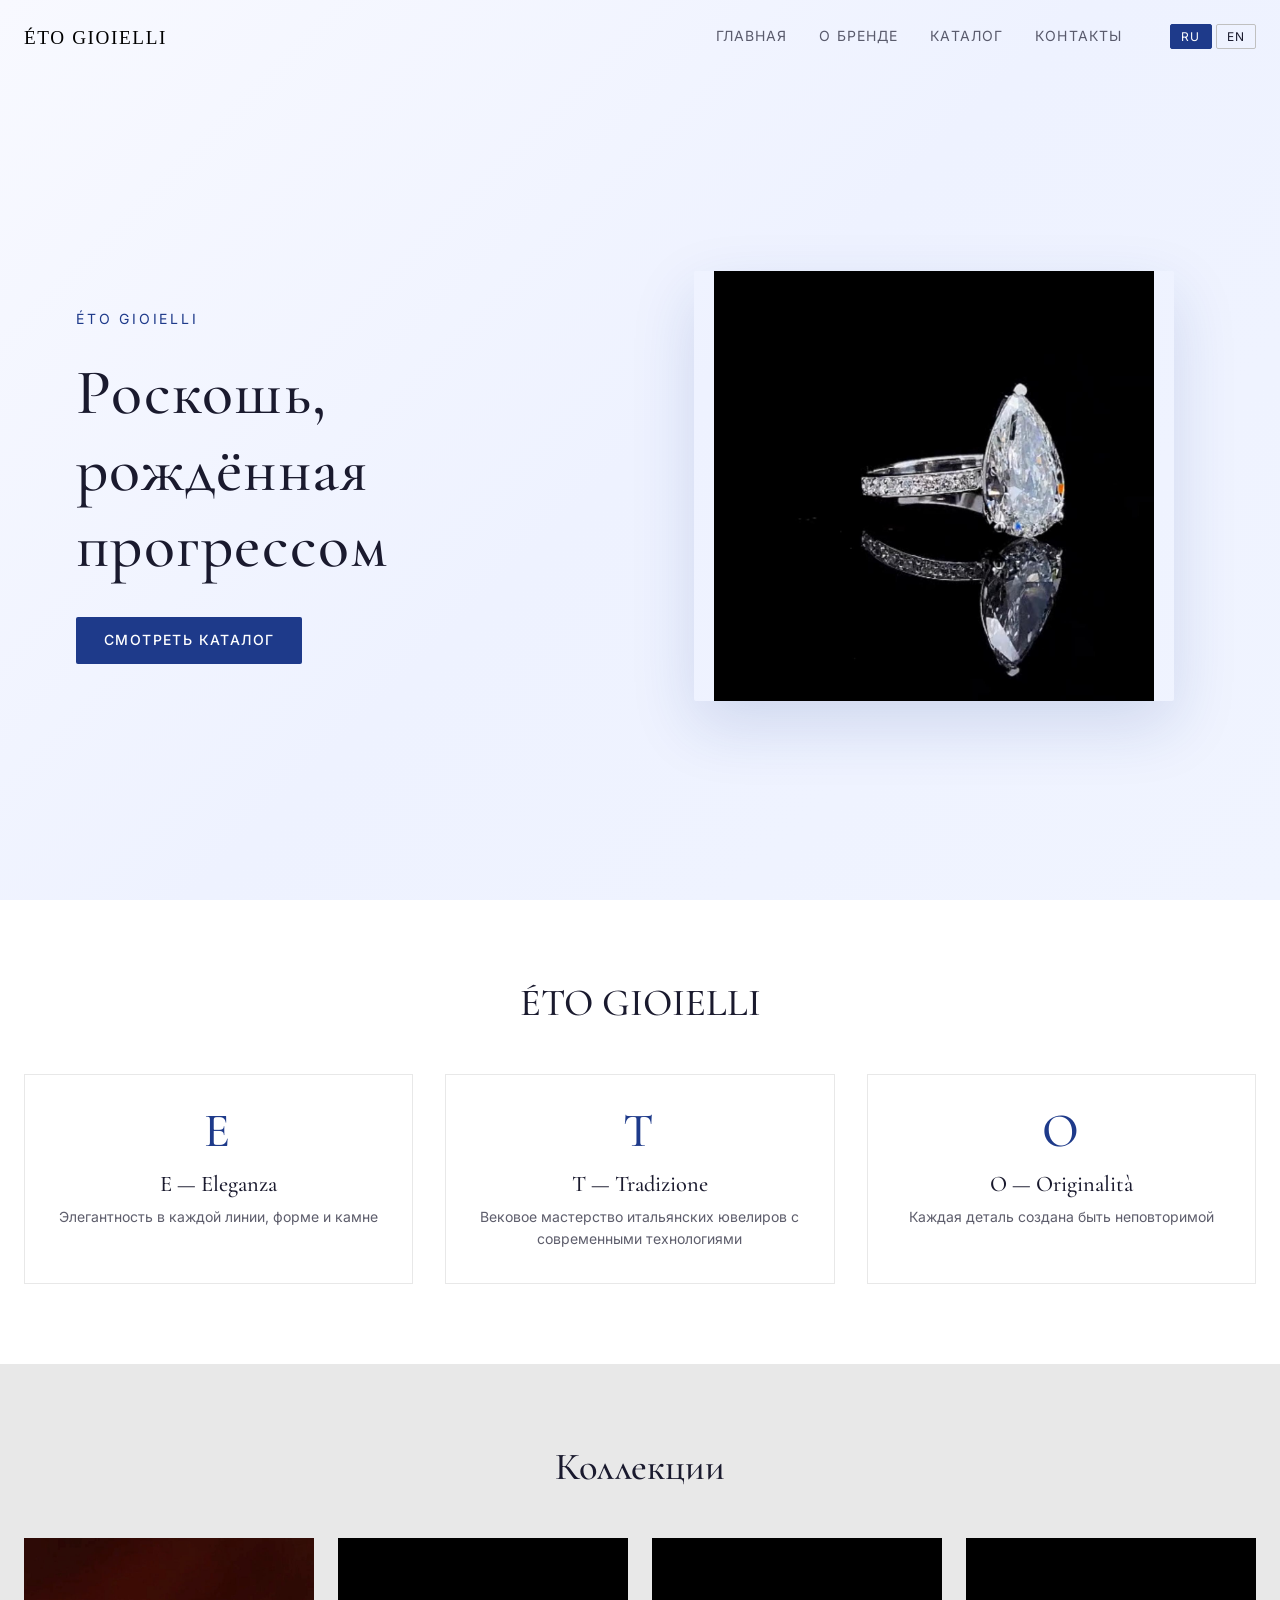
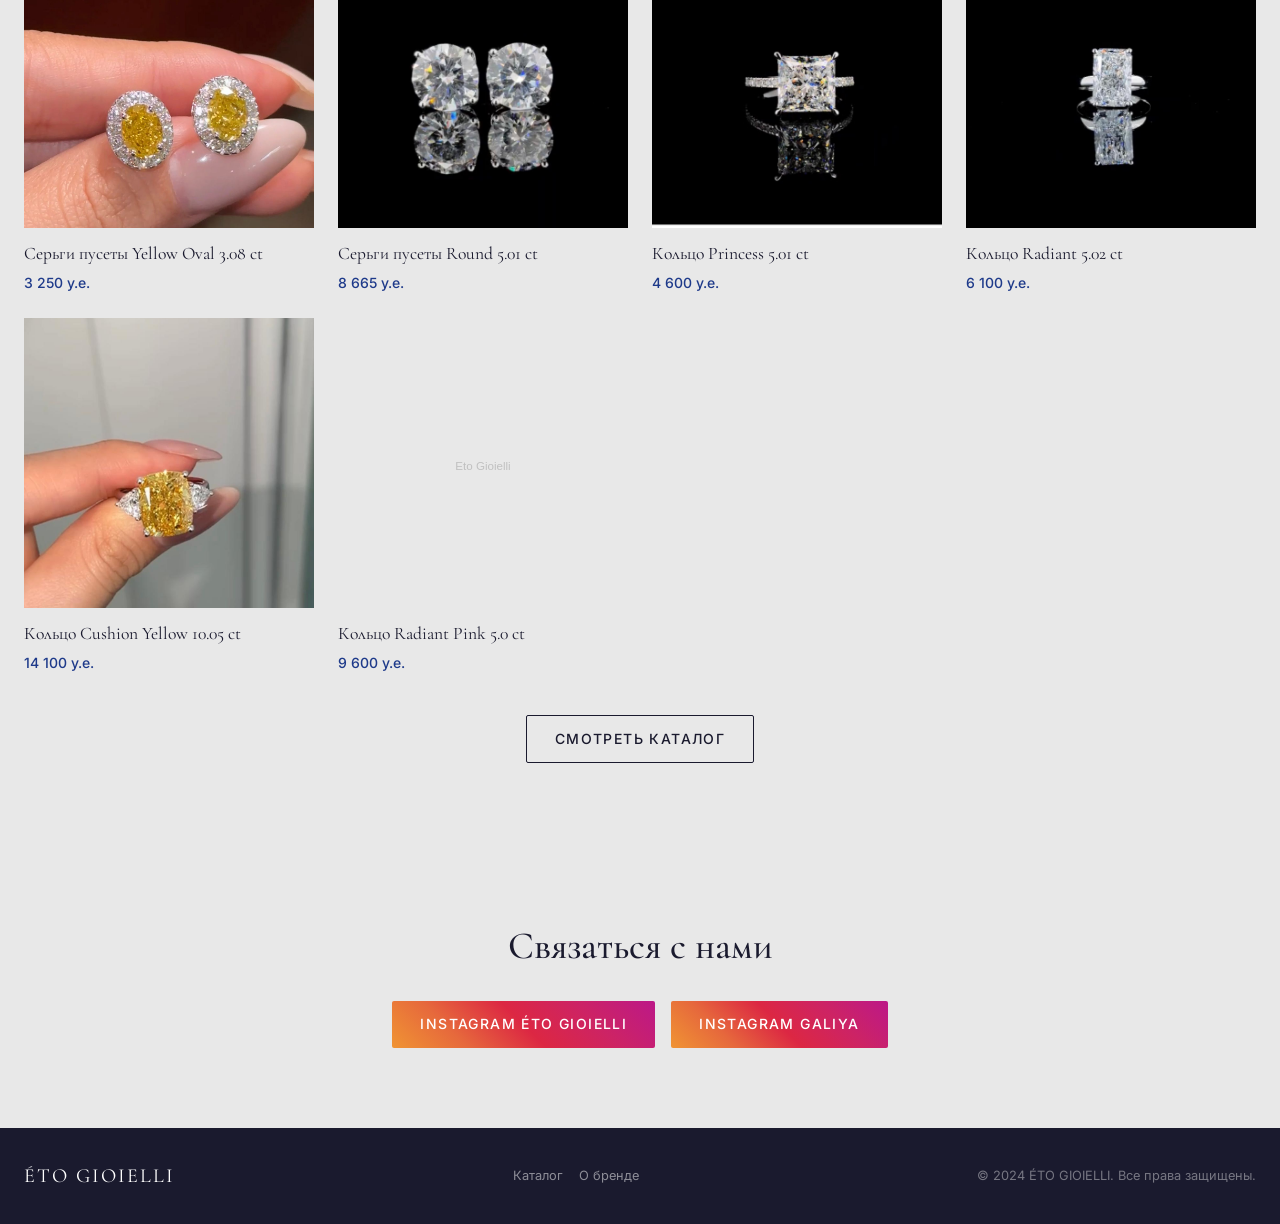
==== commit 3f671676: "fix: replace phone/whatsapp/telegram with instagram on main page" ====
--- a/index.html
+++ b/index.html
@@ -150,9 +150,8 @@
 
     // Contact buttons
     document.getElementById('contactButtons').innerHTML = `
-      <p class="contact-info">${CONFIG.contact.city} &nbsp;·&nbsp; <a href="tel:${CONFIG.contact.phone.replace(/\s/g,'')}">${CONFIG.contact.phone}</a></p>
-      <a href="https://wa.me/${CONFIG.contact.whatsapp.replace(/\D/g,'')}" class="btn btn--whatsapp" target="_blank" data-i18n="btn_whatsapp">WhatsApp</a>
-      <a href="https://t.me/${CONFIG.contact.telegram.replace('@','')}" class="btn btn--telegram" target="_blank" data-i18n="btn_telegram">Telegram</a>
+      <a href="https://www.instagram.com/eto.gioielli?igsh=NDh3ZzB6c2ZkZWRp" class="btn btn--instagram" target="_blank">Instagram Éto Gioielli</a>
+      <a href="https://www.instagram.com/galiya.dukenbay?igsh=M2JvaWN4aWRpYXl6" class="btn btn--instagram" target="_blank">Instagram Galiya</a>
     `;
     applyTranslations(getLang());
 
--- a/css/style.css
+++ b/css/style.css
@@ -85,6 +85,8 @@
 .btn--whatsapp:hover { background: #1EBE5C; }
 .btn--telegram { background: #0088CC; color: #fff; }
 .btn--telegram:hover { background: #0070A8; }
+.btn--instagram { background: linear-gradient(45deg, #f09433, #e6683c, #dc2743, #cc2366, #bc1888); color: #fff; }
+.btn--instagram:hover { opacity: 0.9; }
 
 /* ── Hero ── */
 .hero {
@@ -102,8 +104,8 @@
 .hero__buttons { display: flex; gap: 16px; flex-wrap: wrap; }
 .hero__image { display: flex; justify-content: center; align-items: center; }
 .hero__image img, .hero__image video {
-  width: 100%; max-width: 480px; height: 540px;
-  object-fit: cover; border-radius: var(--radius);
+  width: 100%; max-width: 480px; height: 430px;
+  object-fit: contain; border-radius: var(--radius);
   box-shadow: 0 24px 64px rgba(30, 58, 138, 0.15);
 }
 
@@ -264,7 +266,7 @@
   .footer__inner { flex-direction: column; text-align: center; }
   .hero__split { grid-template-columns: 1fr; }
   .hero__image { order: -1; }
-  .hero__image img, .hero__image video { height: 320px; max-width: 100%; }
+  .hero__image img, .hero__image video { height: 220px; max-width: 100%; }
 }
 @media (max-width: 480px) {
   .products-grid { grid-template-columns: repeat(2, 1fr); gap: 12px; }
